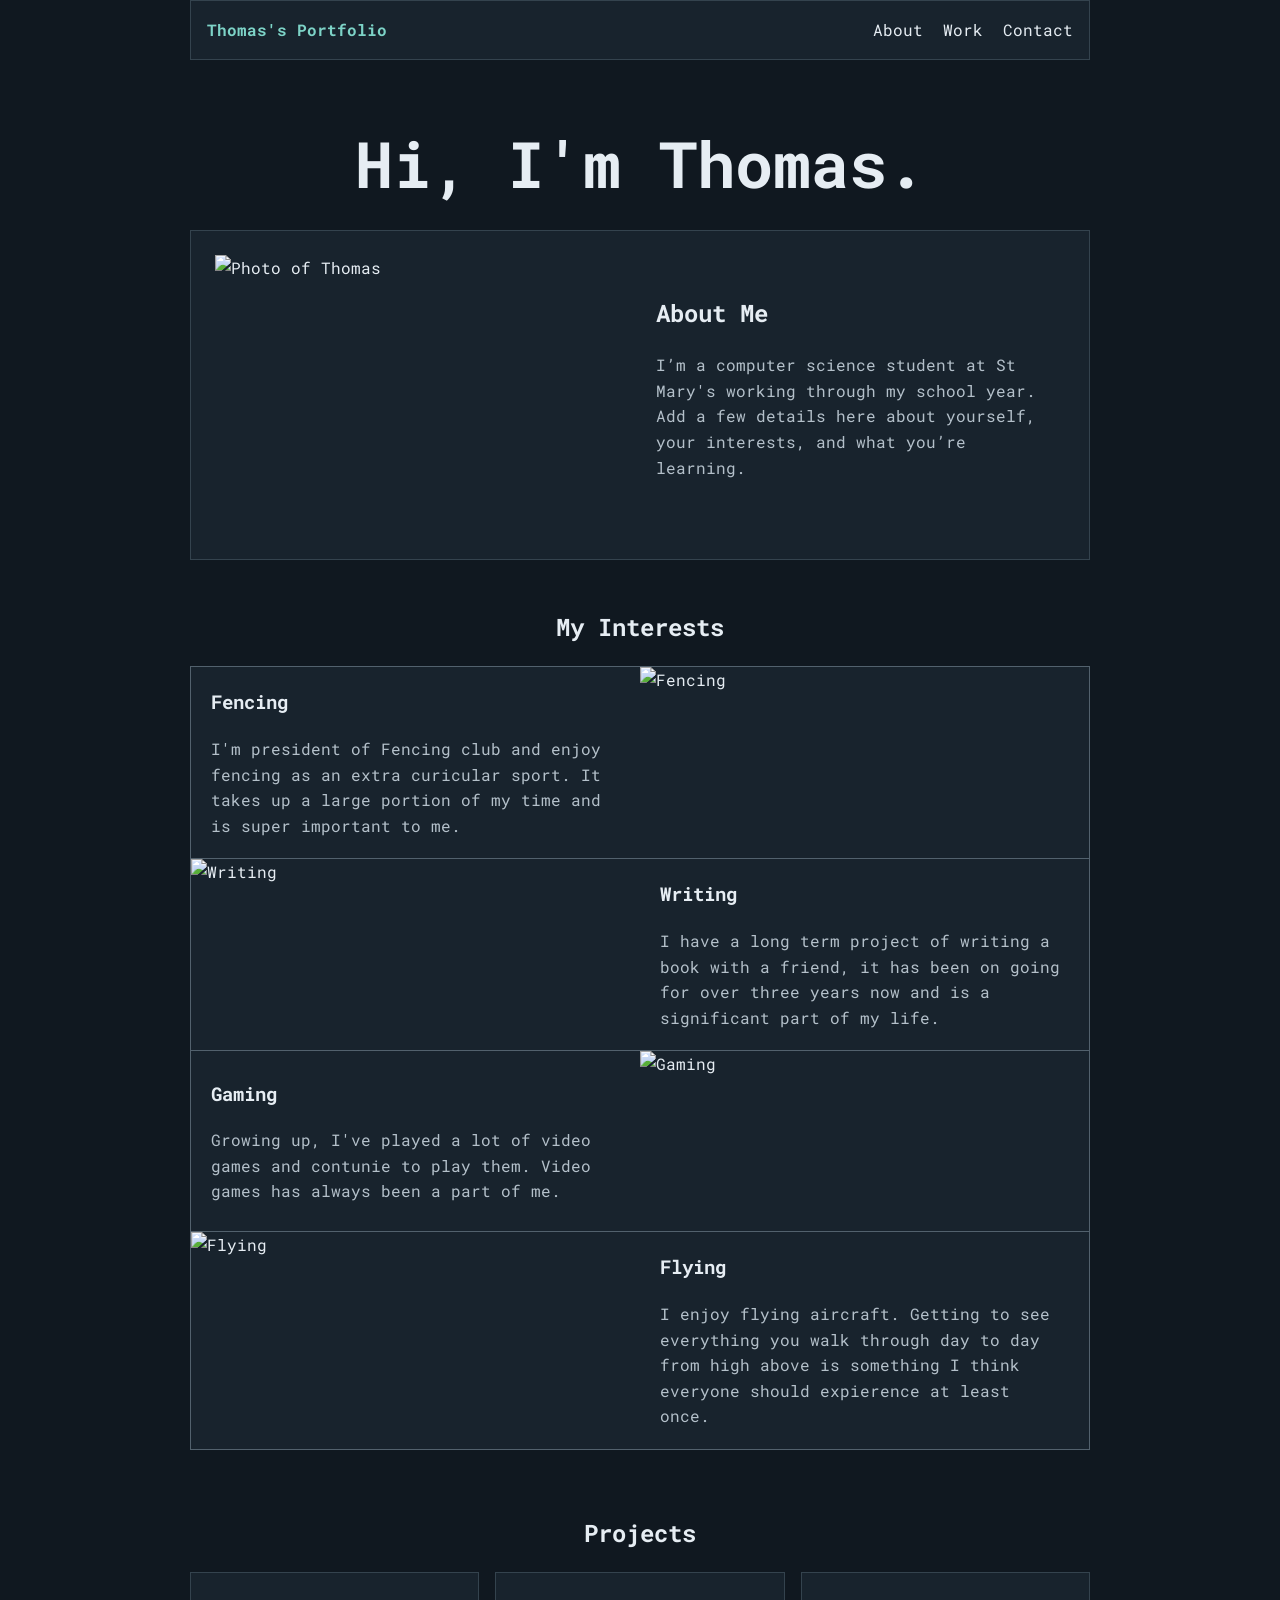
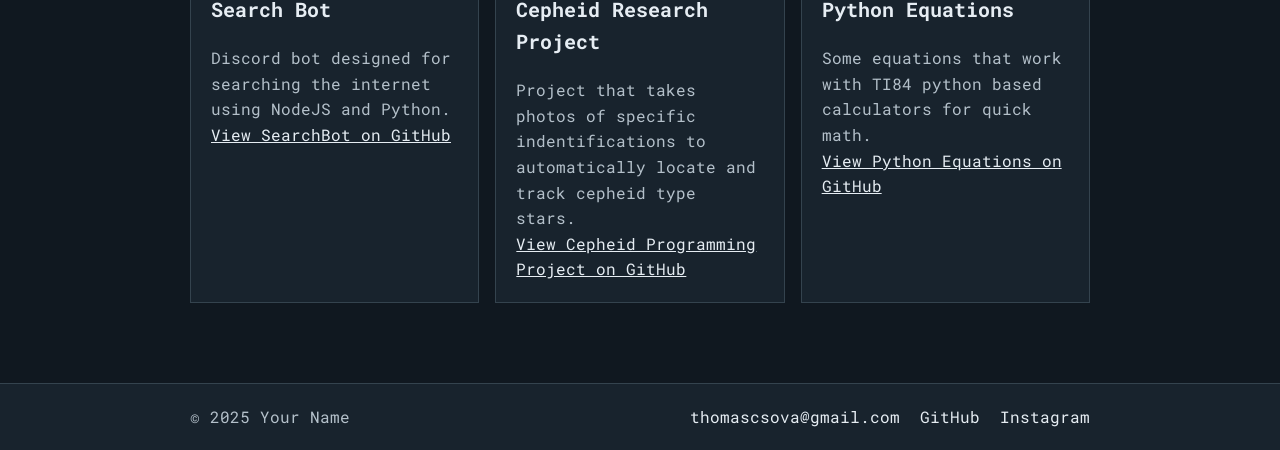
==== portfolio.html @ bdb7f8b3 "Add files via upload" ====
<!DOCTYPE html>
<html lang="en">
<head>
	<meta charset="UTF-8">
	<meta name="viewport" content="width=device-width, initial-scale=1.0">
	<title>Thomas's Portfolio</title>
	<link rel="stylesheet" href="style.css">
</head>
<body>
	<header class="container">
		<a class="logo" href="#home">Thomas's Portfolio</a>
		<nav aria-label="Main navigation">
			<a href="#about">About</a>
			<a href="#work">Work</a>
			<a href="#contact">Contact</a>
		</nav>
	</header>

	<main class="container" id="home">
		<section class="intro" aria-labelledby="page-title">
			<h1 id="page-title">Hi, I'm Thomas.</h1>
		</section>

		<section class="about" id="about" aria-labelledby="about-title">
			<img class="about-image" src="Photos/Photo_Main_Personal.png" alt="Photo of Thomas">
			<div class="about-copy">
				<h2 id="about-title">About Me</h2>
				<p>I’m a computer science student at St Mary's working through my school year. Add a few details here about yourself, your interests, and what you’re learning.</p>
			</div>
		</section>

		<section class="interests" aria-labelledby="interests-title">
			<h2 id="interests-title">My Interests</h2>
			<article class="interest-item">
				<img class="interest-image" src="Photos/Fencing1.png" alt="Fencing">
				<div class="interest-copy">
					<h3>Fencing</h3>
					<p>I'm president of Fencing club and enjoy fencing as an extra curicular sport. It takes up a large portion of my time and is super important to me.</p>
				</div>
			</article>
			<article class="interest-item">
				<img class="interest-image" src="Photos/Writing1.png" alt="Writing">
				<div class="interest-copy">
					<h3>Writing</h3>
					<p>I have a long term project of writing a book with a friend, it has been on going for over three years now and is a significant part of my life.</p>
				</div>
			</article>
			<article class="interest-item">
				<img class="interest-image" src="Photos/Gaming1.jpg" alt="Gaming">
				<div class="interest-copy">
					<h3>Gaming</h3>
					<p>Growing up, I've played a lot of video games and contunie to play them. Video games has always been a part of me.</p>
				</div>
			</article>
			<article class="interest-item">
				<img class="interest-image" src="Photos/Flying1.png" alt="Flying">
				<div class="interest-copy">
					<h3>Flying</h3>
					<p>I enjoy flying aircraft. Getting to see everything you walk through day to day from high above is something I think everyone should expierence at least once.</p>
				</div>
			</article>
		</section>

		<section class="work" id="work" aria-labelledby="work-title">
			<h2 id="work-title">Projects</h2>
			<div class="Projects">
				<article class="card" id="search-bot">
					<h3>Search Bot</h3>
					<p>Discord bot designed for searching the internet using NodeJS and Python.</p>
					<a href="https://github.com/ThomasSova/SearchBot">View SearchBot on GitHub</a>
				</article>
				<article class="card" id="cepheids">
					<h3>Cepheid Research Project</h3>
					<p>Project that takes photos of specific indentifications to automatically locate and track cepheid type stars.</p>
					<a href="https://github.com/outyprouty/cepheidProgProj">View Cepheid Programming Project on GitHub</a>
				</article>
				<article class="card" id="equations">
					<h3>Python Equations</h3>
					<p>Some equations that work with TI84 python based calculators for quick math.</p>
					<a href="https://github.com/ThomasSova/Python-Equations-For-Calculators">View Python Equations on GitHub</a>
				</article>
			</div>
		</section>
	</main>

	<footer>
		<div class="container footer-content">
			<p>&copy; 2025 Your Name</p>
			<div class="footer-links" aria-label="Contact and social links">
				<a href="mailto:thomascsova@gmail.com">thomascsova@gmail.com</a>
				<a href="https://github.com/ThomasSova">GitHub</a>
                <a href="https://www.instagram.com/thomassova05/">Instagram</a>
			</div>
		</div>
	</footer>
</body>
</html>
---- style.css ----
@import url("https://fonts.googleapis.com/css2?family=Roboto+Mono:wght@400;500;600;700&display=swap");

:root {
	font-family: "Roboto Mono", monospace;
	color: #e6edf3;
	background: #101820;
}
* { box-sizing: border-box; }
body { margin: 0; line-height: 1.6; }
a { color: inherit; }
.container { width: min(100% - 2rem, 900px); margin: 0 auto; }
header {
	display: flex;
	align-items: center;
	justify-content: space-between;
	gap: 1rem;
	margin-top: 1rem;
	padding: 1rem;
	border: 1px solid #34434e;
	background: #18232d;
}
.logo { color: #7dd3c7; font-weight: 700; text-decoration: none; }
nav, .footer-links { display: flex; flex-wrap: wrap; gap: 1.25rem; }
nav a, .footer-links a { text-decoration: none; }
nav a:hover, .footer-links a:hover { color: #7dd3c7; text-decoration: underline; }
main { padding: 4rem 0 5rem; }
.intro { margin-bottom: 2rem; text-align: center; }
.eyebrow { color: #7dd3c7; font-weight: 700; text-transform: uppercase; letter-spacing: .08em; }
h1 { margin: .25rem 0 1rem; font-size: clamp(2.5rem, 7vw, 4rem); line-height: 1.1; }
.about {
	display: grid;
	grid-template-columns: minmax(0, 1fr) minmax(0, 1fr);
	align-items: center;
	gap: 2rem;
	width: 100%;
	margin: 0 auto 3rem;
	padding: 1.5rem;
	border: 1px solid #34434e;
	background: #18232d;
}
.about-image {
	display: block;
	width: 100%;
	height: 280px;
	object-fit: cover;
}
.about-copy h2 { margin-top: 0; }
.about-copy p { color: #b4c0ca; }
.button {
	display: inline-block;
	margin-top: .75rem;
	padding: .7rem 1rem;
	color: white;
	background: #287c72;
	font-weight: 650;
	text-decoration: none;
}
.button:hover { background: #36998c; }
.interests { width: 100%; margin: 0 auto 4rem; }
.interests h2, .work > h2 { text-align: center; }
.interest-item {
	display: grid;
	grid-template-columns: repeat(2, minmax(0, 1fr));
	align-items: stretch;
	min-height: 180px;
	border: 1px solid #52616d;
	background: #18232d;
}
.interest-item + .interest-item { border-top: 0; }
.interest-item:nth-of-type(odd) .interest-copy { order: 1; }
.interest-item:nth-of-type(odd) .interest-image { order: 2; }
.interest-item:nth-of-type(even) .interest-image { order: 1; }
.interest-item:nth-of-type(even) .interest-copy { order: 2; }
.interest-image { width: 100%; height: 100%; min-height: 180px; object-fit: cover; }
.interest-copy { align-self: center; padding: 1.25rem; }
.interest-copy h3 { margin-top: 0; }
.interest-copy p { margin-bottom: 0; color: #b4c0ca; }
.work { margin-top: 4rem; }
.Projects { display: grid; grid-template-columns: repeat(auto-fit, minmax(210px, 1fr)); gap: 1rem; }
.card { padding: 1.25rem; border: 1px solid #34434e; background: #18232d; }
.card h3 { margin-top: 0; font-size: 1.25rem; }
.card p { margin-bottom: 0; color: #b4c0ca; }
footer { border-top: 1px solid #34434e; background: #18232d; }
.footer-content { display: flex; flex-wrap: wrap; justify-content: space-between; gap: 1rem; padding: 1.25rem 0; }
.footer-content p { margin: 0; color: #b4c0ca; }
@media (max-width: 520px) {
	header { align-items: flex-start; flex-direction: column; }
	main { padding-top: 2.5rem; }
	.about { grid-template-columns: 1fr; gap: 1rem; }
	.about-image { height: 240px; }
	.interest-item { grid-template-columns: 1fr; gap: 1rem; }
	.interest-item:nth-of-type(odd) .interest-copy,
	.interest-item:nth-of-type(odd) .interest-image,
	.interest-item:nth-of-type(even) .interest-image,
	.interest-item:nth-of-type(even) .interest-copy { order: 0; }
	.interest-image { min-height: 150px; }
}
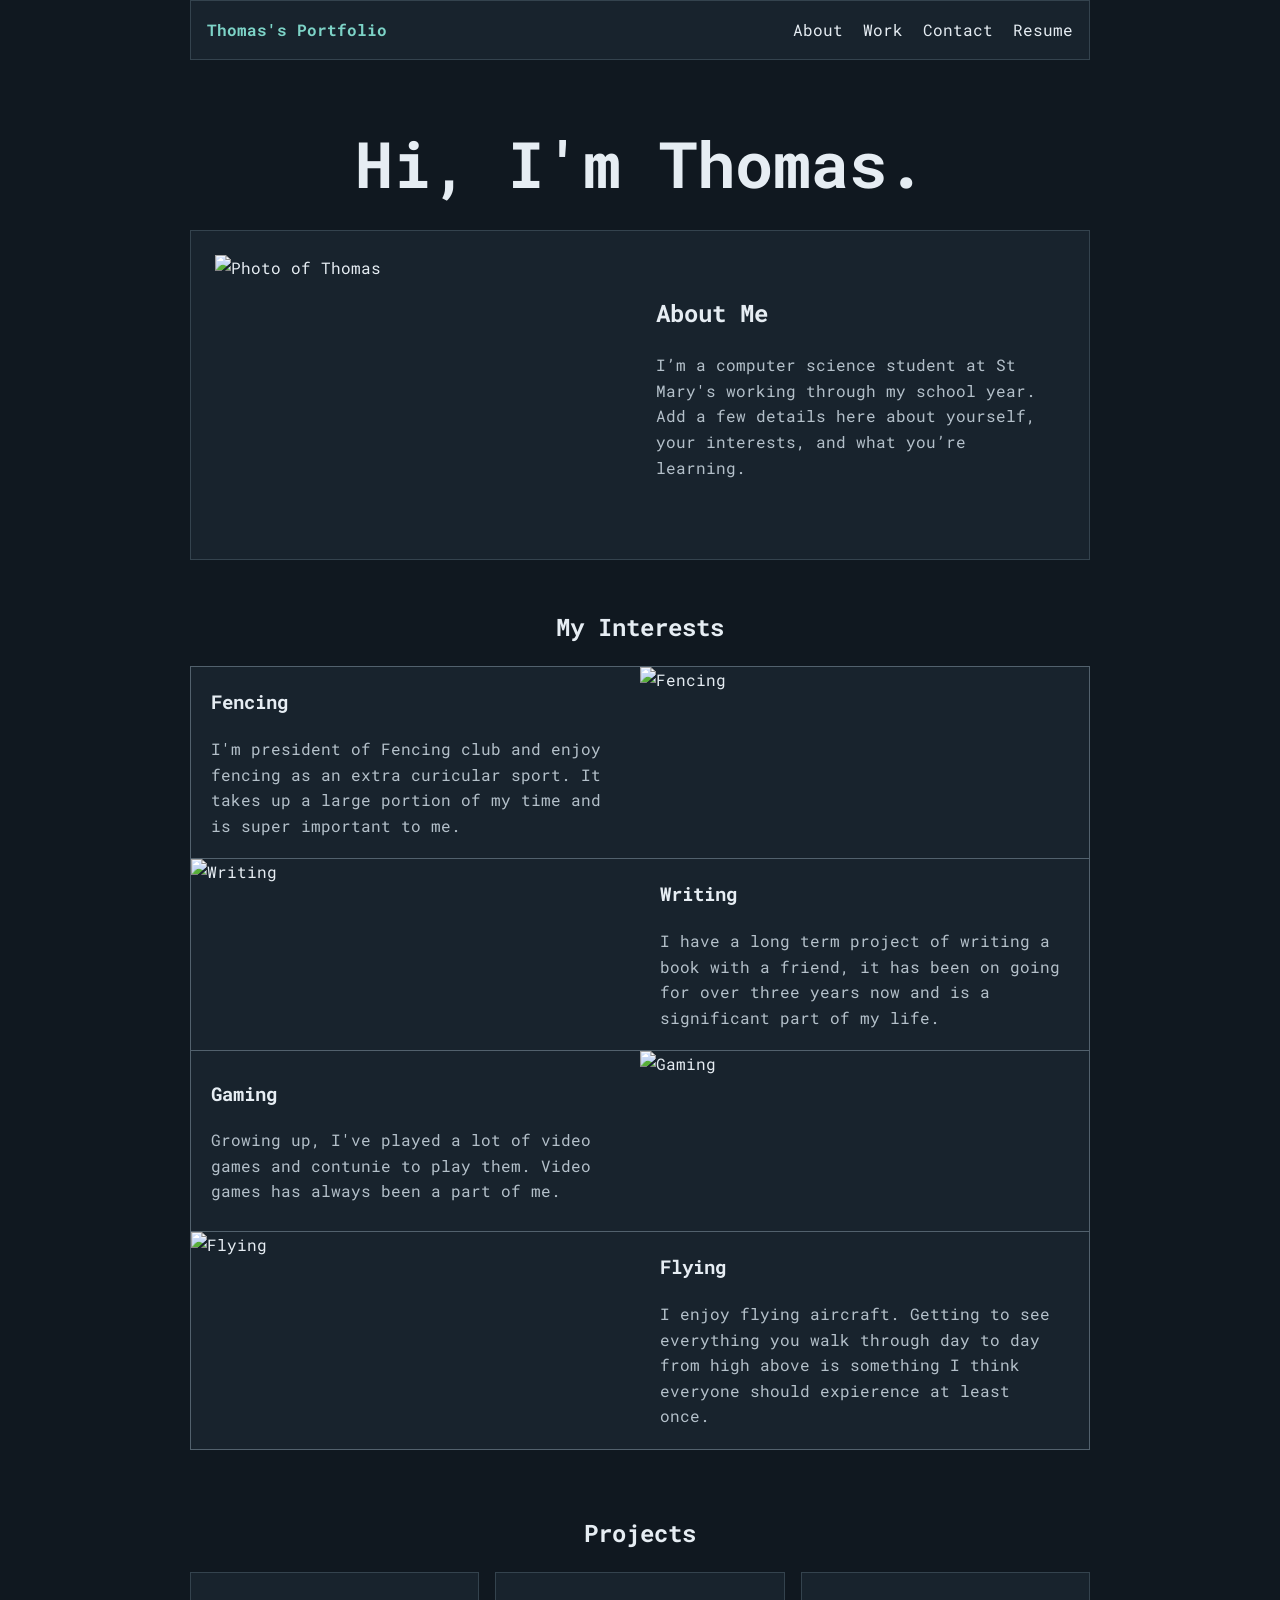
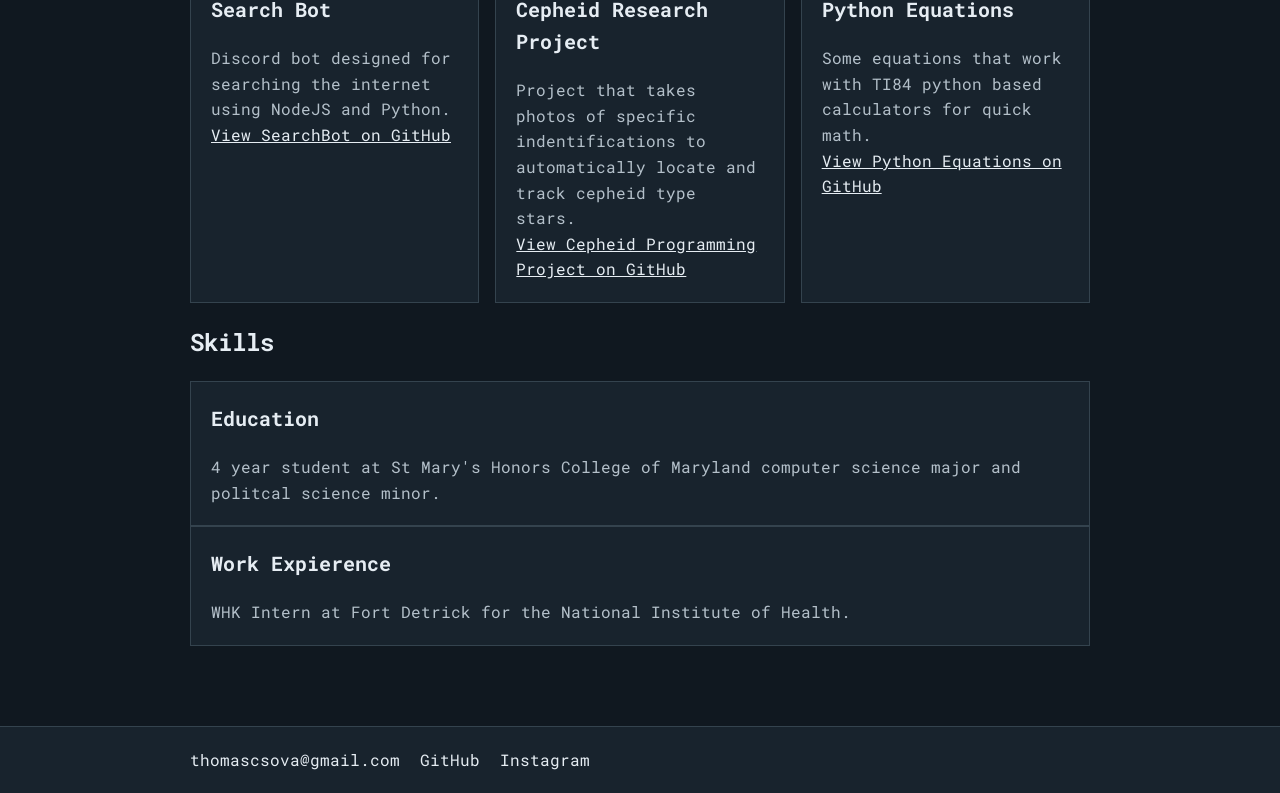
==== commit 5629989c: "Add files via upload" ====
--- a/portfolio.html
+++ b/portfolio.html
@@ -13,6 +13,7 @@
 			<a href="#about">About</a>
 			<a href="#work">Work</a>
 			<a href="#contact">Contact</a>
+            <a href="https://docs.google.com/document/d/1P0qVvFPU0sg0Mlcx_0Cbc7tNe-38_dIr/edit?usp=sharing&ouid=112196993068719903691&rtpof=true&sd=true">Resume</a>
 		</nav>
 	</header>
 
@@ -81,11 +82,24 @@
 				</article>
 			</div>
 		</section>
+
+        <section class="skills"  id="skills" aira="labbeledby"="skills-title">
+            <h2 id="skills-title">Skills</h2>
+            <div class="Expierence">
+                <article class="card" id="skills">
+                    <h3>Education</h3>
+                    <p>4 year student at St Mary's Honors College of Maryland computer science major and politcal science minor.</p>
+                </article>
+                <article class="card" id="skills">
+                    <h3>Work Expierence</h3>
+                    <p>WHK Intern at Fort Detrick for the National Institute of Health.</p>
+                </article>
+            </div>
+        </section>
 	</main>
 
 	<footer>
 		<div class="container footer-content">
-			<p>&copy; 2025 Your Name</p>
 			<div class="footer-links" aria-label="Contact and social links">
 				<a href="mailto:thomascsova@gmail.com">thomascsova@gmail.com</a>
 				<a href="https://github.com/ThomasSova">GitHub</a>
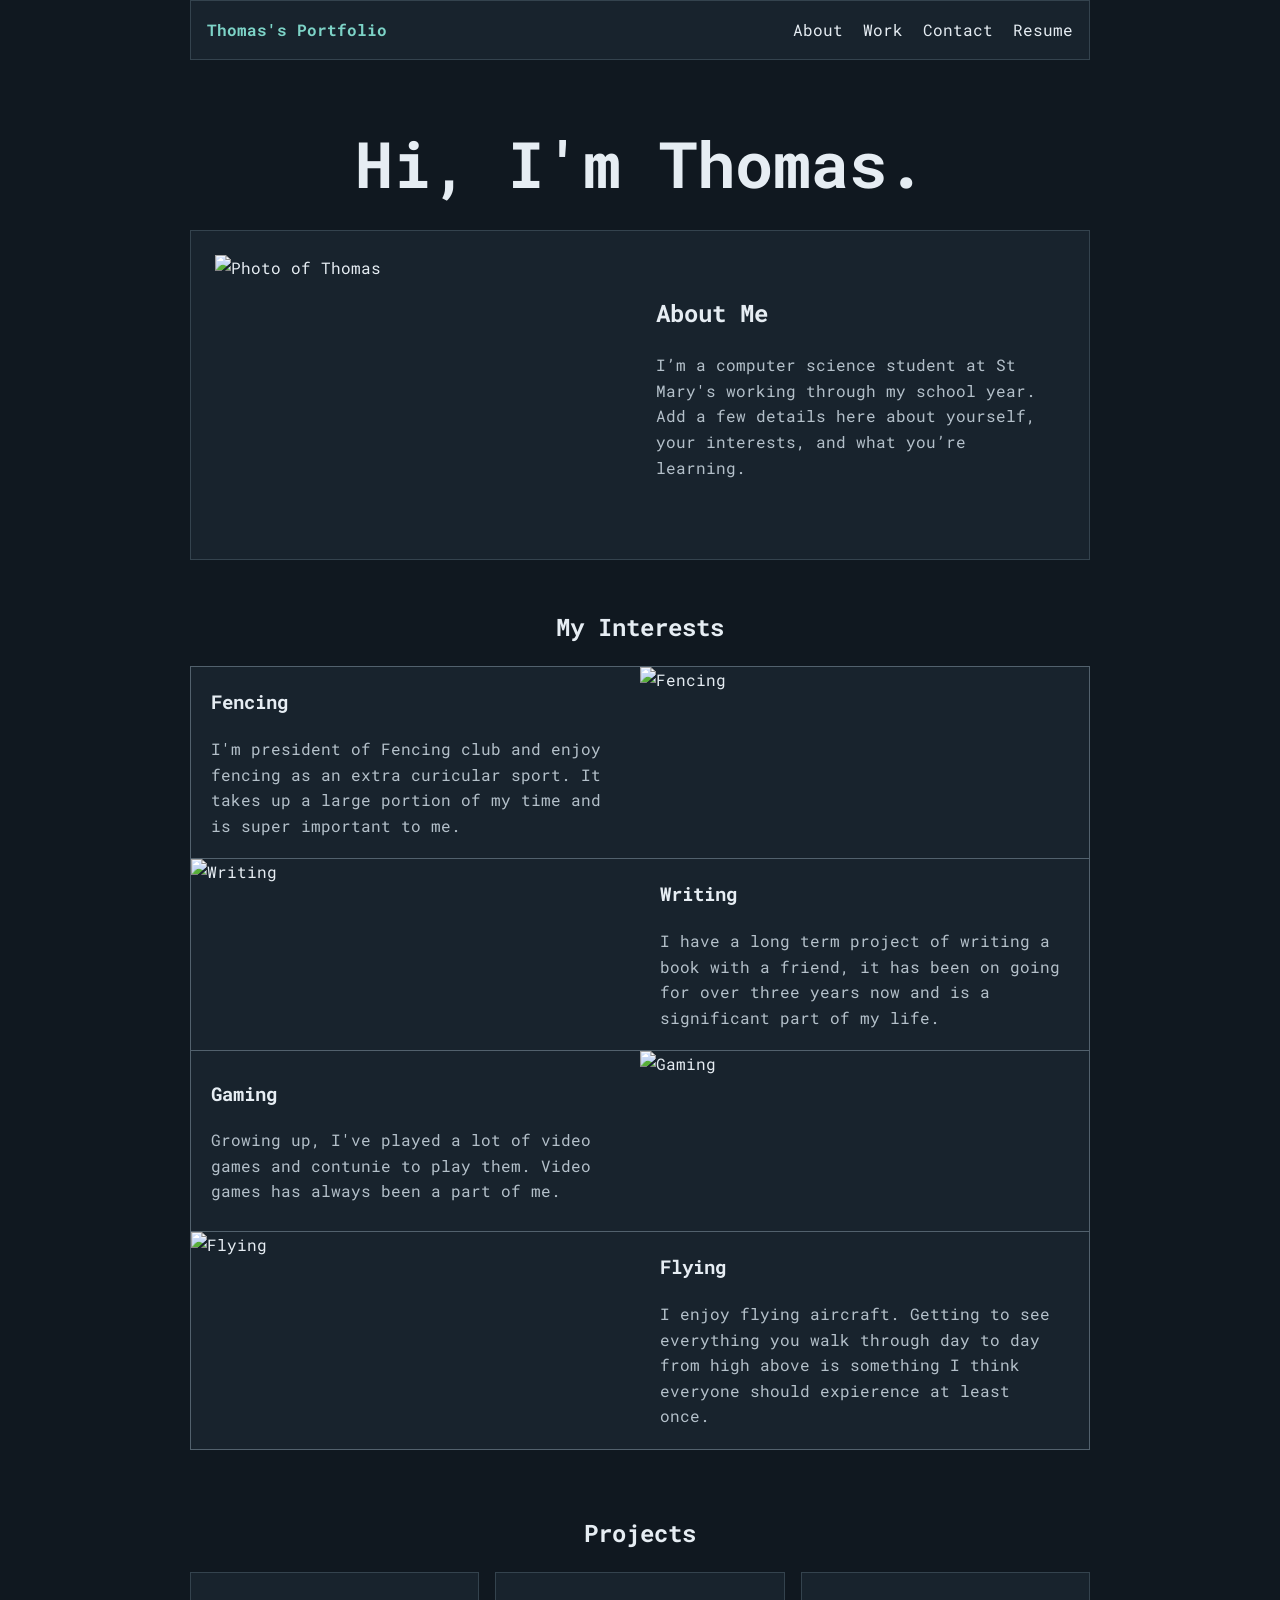
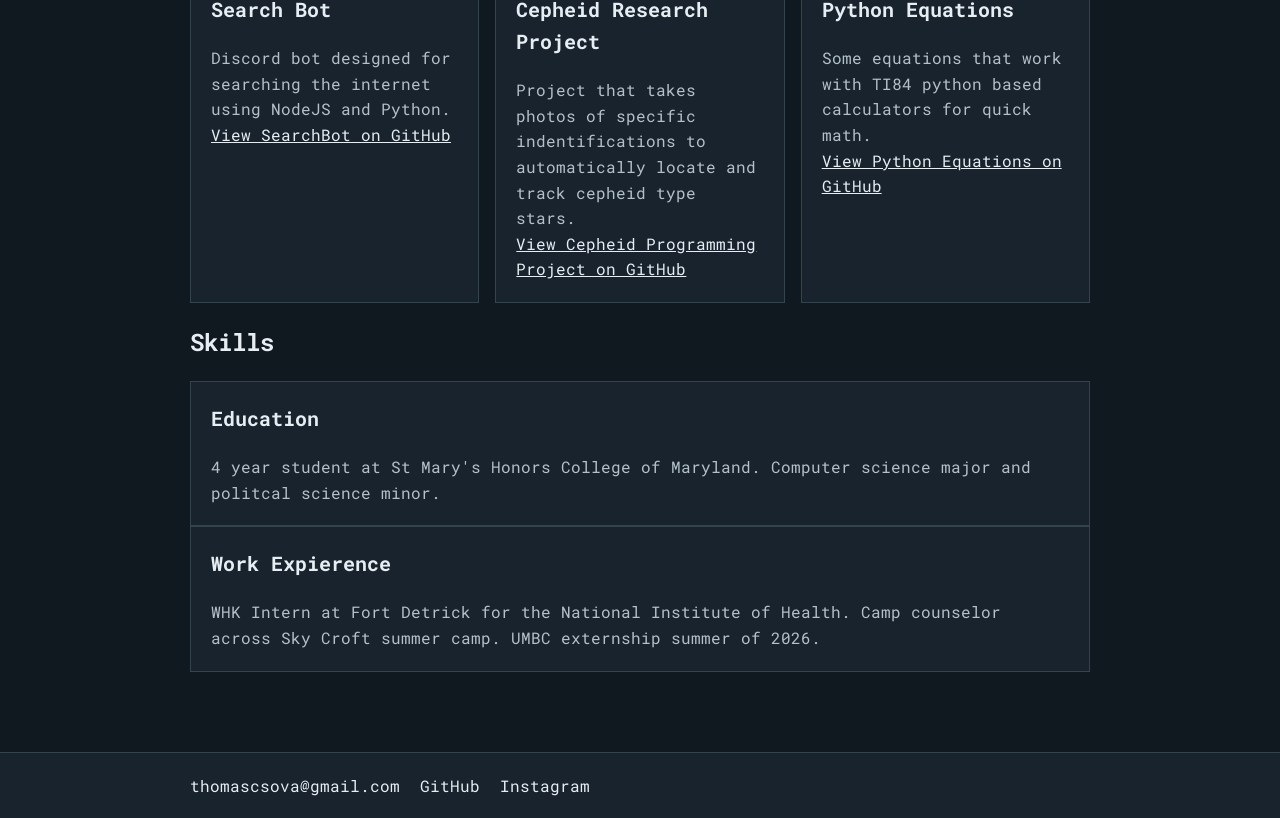
==== commit 7da3b04b: "Revise portfolio.html with updated content and corrections Updated the portfolio HTML file with new " ====
--- a/portfolio.html
+++ b/portfolio.html
@@ -88,11 +88,11 @@
             <div class="Expierence">
                 <article class="card" id="skills">
                     <h3>Education</h3>
-                    <p>4 year student at St Mary's Honors College of Maryland computer science major and politcal science minor.</p>
+                    <p>4 year student at St Mary's Honors College of Maryland. Computer science major and politcal science minor.</p>
                 </article>
                 <article class="card" id="skills">
                     <h3>Work Expierence</h3>
-                    <p>WHK Intern at Fort Detrick for the National Institute of Health.</p>
+                    <p>WHK Intern at Fort Detrick for the National Institute of Health. Camp counselor across Sky Croft summer camp. UMBC externship summer of 2026.</p>
                 </article>
             </div>
         </section>
